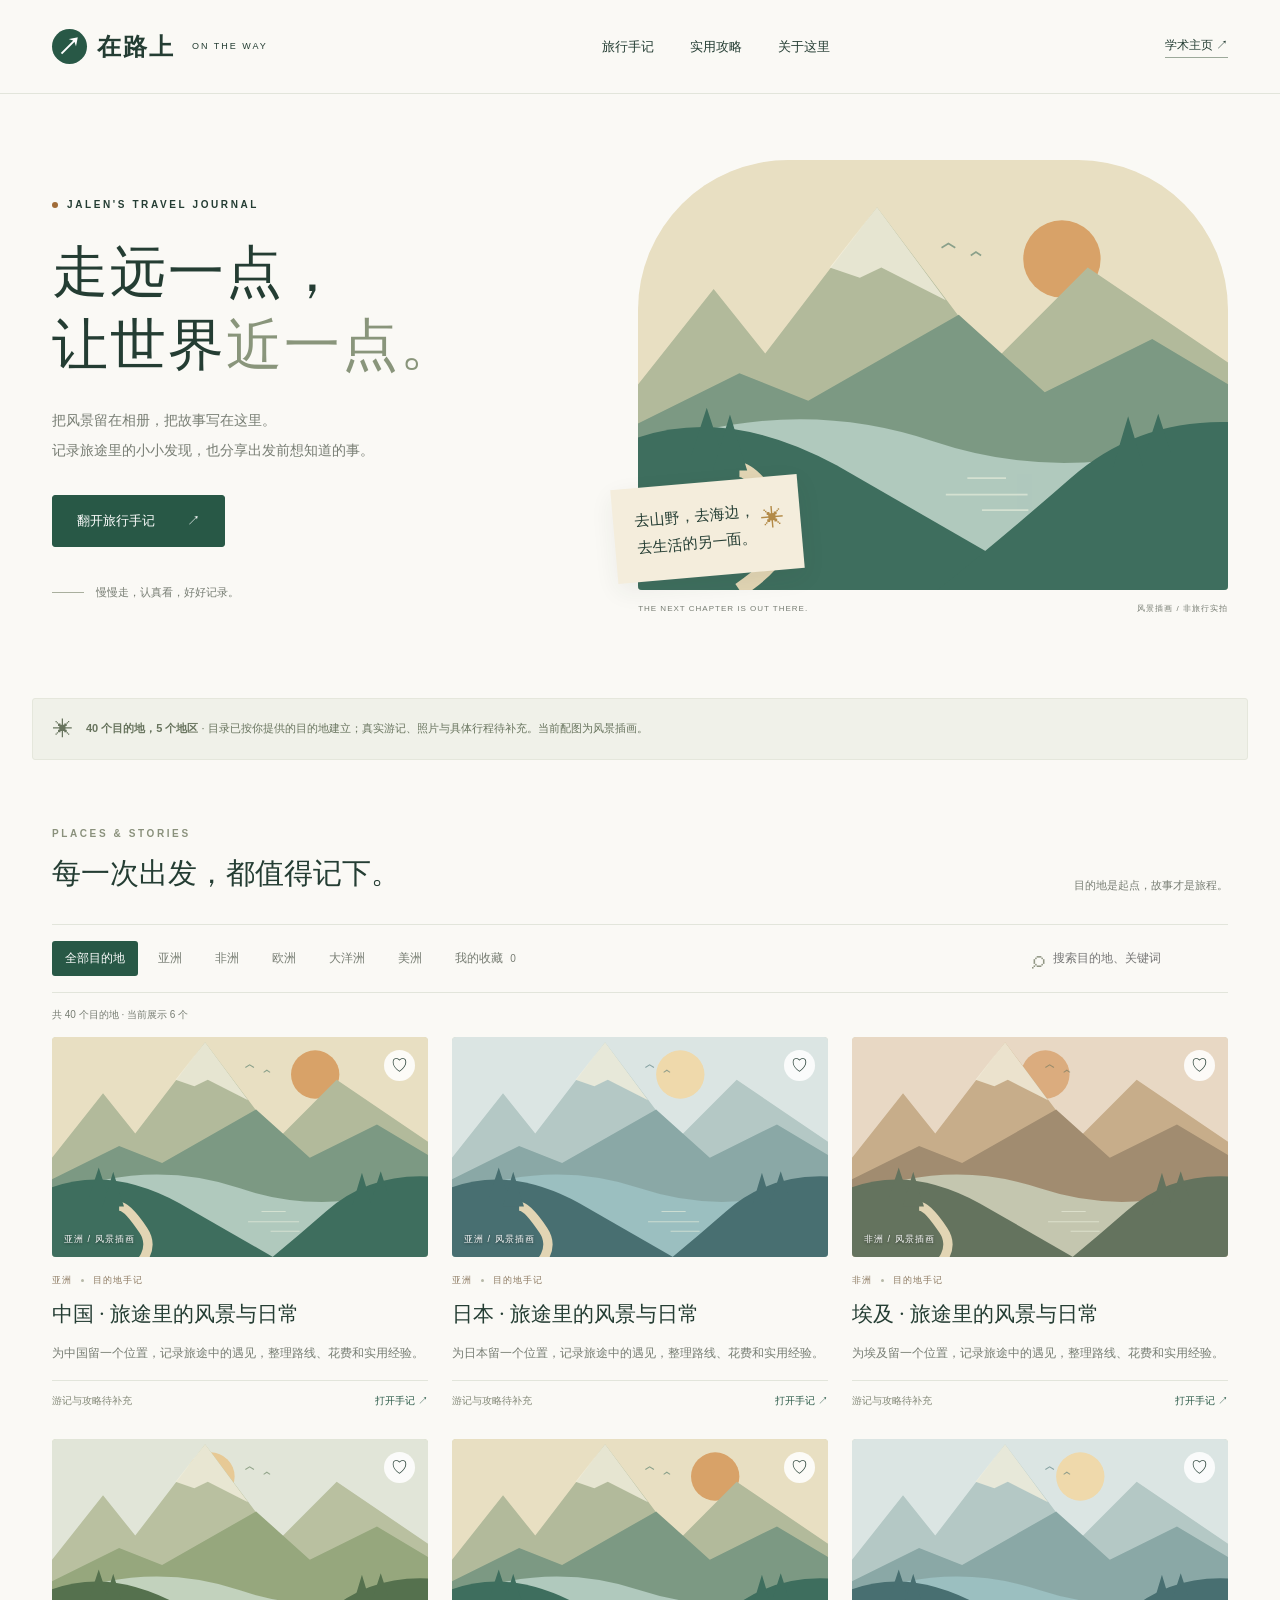
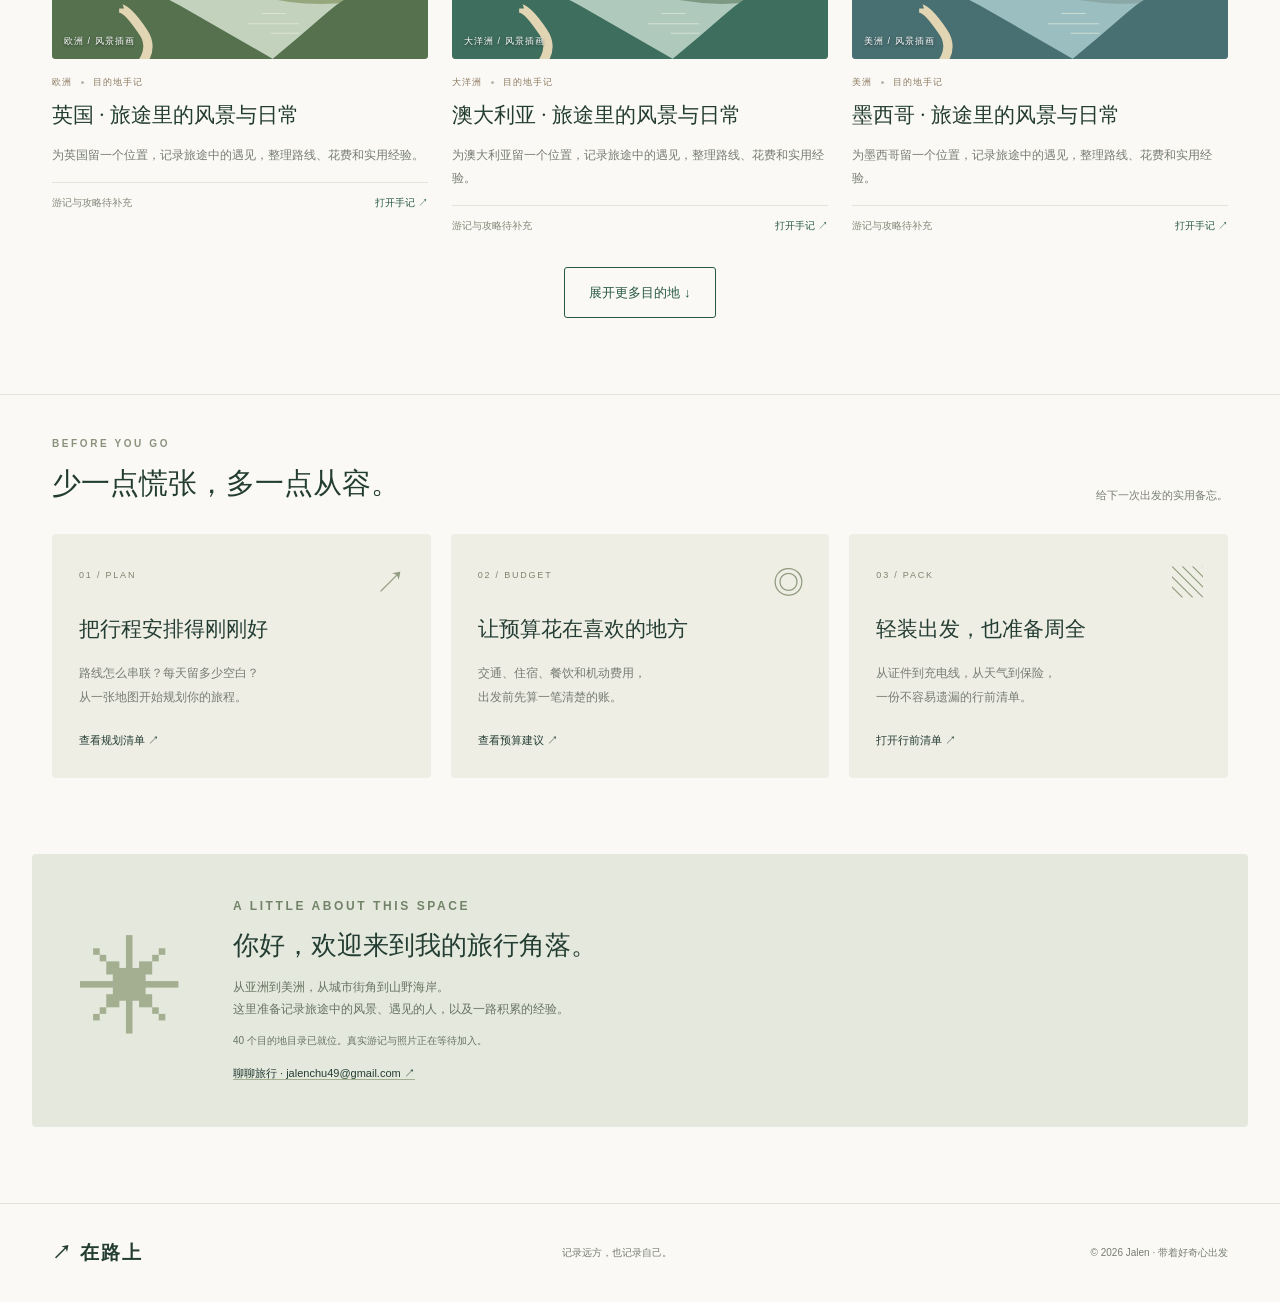
==== travel/index.html @ a129279b "Add standalone travel journal with 40 destinations" ====
<!doctype html>
<html lang="zh-CN">
<head>
  <meta charset="utf-8">
  <meta name="viewport" content="width=device-width, initial-scale=1">
  <meta name="description" content="在路上：收集旅行中的片刻，分享路线、预算与实用攻略。">
  <title>在路上 · Jalen 的旅行手记</title>
  <link rel="icon" href="icon.svg" type="image/svg+xml">
  <link rel="stylesheet" href="style.css">
  <script src="app.js" defer></script>
</head>
<body>
  <header class="header"><a class="brand" href="#home"><span class="brand-mark">↗</span>在路上<span class="brand-en">ON THE WAY</span></a><nav aria-label="主导航"><a href="#stories">旅行手记</a><a href="#guides">实用攻略</a><a href="#about">关于这里</a></nav><a class="header-link" href="../">学术主页 ↗</a></header>
  <main id="home">
    <section class="hero">
      <div class="hero-copy"><p class="eyebrow"><span></span> JALEN'S TRAVEL JOURNAL</p><h1>走远一点，<br>让世界<span>近一点。</span></h1><p class="intro">把风景留在相册，把故事写在这里。<br>记录旅途里的小小发现，也分享出发前想知道的事。</p><a class="button primary" href="#stories">翻开旅行手记 <span>↗</span></a><div class="hero-note"><span class="note-line"></span>慢慢走，认真看，好好记录。</div></div>
      <div class="hero-art"><div id="hero-landscape" aria-label="山间湖泊与公路的旅行插画" role="img"></div><div class="art-caption"><span>THE NEXT CHAPTER IS OUT THERE.</span><span>风景插画 / 非旅行实拍</span></div><div class="floating-note">去山野，去海边，<br>去生活的另一面。<span>✳</span></div></div>
    </section>
    <div class="notice"><span>✳</span><p><strong>40 个目的地，5 个地区</strong> · 目录已按你提供的目的地建立；真实游记、照片与具体行程待补充。当前配图为风景插画。</p></div>
    <section class="stories section" id="stories"><div class="section-heading"><div><p class="eyebrow">PLACES & STORIES</p><h2>每一次出发，都值得记下。</h2></div><span class="section-aside">目的地是起点，故事才是旅程。</span></div><div class="toolbar"><div class="filters" role="group" aria-label="目的地筛选"><button class="filter active" data-region="all" aria-pressed="true">全部目的地</button><button class="filter" data-region="asia" aria-pressed="false">亚洲</button><button class="filter" data-region="africa" aria-pressed="false">非洲</button><button class="filter" data-region="europe" aria-pressed="false">欧洲</button><button class="filter" data-region="oceania" aria-pressed="false">大洋洲</button><button class="filter" data-region="america" aria-pressed="false">美洲</button><button class="filter" data-region="saved" aria-pressed="false">我的收藏 <span id="saved-count">0</span></button></div><label class="search"><span aria-hidden="true">⌕</span><input id="search" type="search" placeholder="搜索目的地、关键词" aria-label="搜索目的地或关键词"></label></div><p id="results-count" class="results-count" aria-live="polite"></p><div class="cards" id="story-grid"></div><div class="more-wrap"><button class="button" id="show-more">展开更多目的地 ↓</button></div><div class="empty" id="empty" hidden><span>⌁</span><h3>这里还没有旅行故事</h3><p>试试其他关键词，或收藏一篇感兴趣的手记。</p><button class="button" id="reset">查看全部目的地</button></div></section>
    <section class="guide-section section" id="guides"><div class="section-heading"><div><p class="eyebrow">BEFORE YOU GO</p><h2>少一点慌张，多一点从容。</h2></div><span class="section-aside">给下一次出发的实用备忘。</span></div><div class="guide-grid"><button class="guide" data-guide="planning"><span class="guide-icon">↗</span><span class="guide-number">01 / PLAN</span><h3>把行程安排得刚刚好</h3><p>路线怎么串联？每天留多少空白？<br>从一张地图开始规划你的旅程。</p><span class="guide-more">查看规划清单 ↗</span></button><button class="guide" data-guide="budget"><span class="guide-icon">◎</span><span class="guide-number">02 / BUDGET</span><h3>让预算花在喜欢的地方</h3><p>交通、住宿、餐饮和机动费用，<br>出发前先算一笔清楚的账。</p><span class="guide-more">查看预算建议 ↗</span></button><button class="guide" data-guide="packing"><span class="guide-icon">▧</span><span class="guide-number">03 / PACK</span><h3>轻装出发，也准备周全</h3><p>从证件到充电线，从天气到保险，<br>一份不容易遗漏的行前清单。</p><span class="guide-more">打开行前清单 ↗</span></button></div></section>
    <section class="about section" id="about"><div class="about-symbol" aria-hidden="true">✳</div><div><p class="eyebrow">A LITTLE ABOUT THIS SPACE</p><h2>你好，欢迎来到我的旅行角落。</h2><p>从亚洲到美洲，从城市街角到山野海岸。<br>这里准备记录旅途中的风景、遇见的人，以及一路积累的经验。</p><p class="about-note">40 个目的地目录已就位。真实游记与照片正在等待加入。</p><a href="mailto:jalenchu49@gmail.com">聊聊旅行 · jalenchu49@gmail.com ↗</a></div></section>
  </main>
  <footer><a class="brand" href="#home">↗ 在路上</a><p>记录远方，也记录自己。</p><span>© <span id="year"></span> Jalen · 带着好奇心出发</span></footer>
  <dialog id="article-dialog" aria-labelledby="article-title"><button class="close-dialog" id="close-dialog" aria-label="关闭文章">×</button><div id="article-content"></div></dialog>
</body>
</html>
---- travel/style.css ----
:root{--bg:#faf9f5;--ink:#243d33;--muted:#777d73;--line:#e2e5db;--green:#285846;--serif:Georgia,'Noto Serif SC','Songti SC',SimSun,serif}*{box-sizing:border-box}html{scroll-behavior:smooth;scroll-padding-top:100px}body{margin:0;background:var(--bg);color:var(--ink);font-family:-apple-system,BlinkMacSystemFont,'Segoe UI','PingFang SC','Microsoft YaHei',sans-serif;font-size:14px;line-height:1.8}button,input{font:inherit}button,a,input{-webkit-tap-highlight-color:transparent}button{cursor:pointer}a{color:inherit;text-decoration:none}a:hover{color:#b27238}button:focus-visible,a:focus-visible,input:focus-visible{outline:3px solid #b58744;outline-offset:5px}.header{height:94px;max-width:1320px;margin:auto;padding:0 52px;display:flex;align-items:center;justify-content:space-between;gap:28px;border-bottom:1px solid var(--line)}.brand{font-size:24px;letter-spacing:2px;font-weight:650;display:flex;align-items:center;gap:10px;white-space:nowrap}.brand-mark{background:var(--green);color:white;font-size:24px;line-height:35px;text-align:center;width:35px;border-radius:50%}.brand-en{font-size:9px;font-weight:500;letter-spacing:2px;margin-left:7px}.header nav{display:flex;gap:36px;font-size:13px}.header-link{font-size:12px;border-bottom:1px solid #9ca99a}.hero{max-width:1320px;margin:auto;padding:66px 52px 60px;display:grid;grid-template-columns:1fr 1.08fr;gap:40px;align-items:center}.eyebrow{font-size:10px;letter-spacing:2.6px;font-weight:650;display:flex;align-items:center;gap:9px;margin:0 0 22px}.eyebrow>span{width:6px;height:6px;border-radius:50%;background:#a16c38}h1{font-family:var(--serif);font-size:clamp(42px,4.4vw,67px);line-height:1.3;letter-spacing:2px;font-weight:500;margin:0 0 24px}h1 span{color:#89957b}.intro{color:var(--muted);line-height:2.1;font-size:14px;margin-bottom:30px}.button{display:inline-flex;align-items:center;justify-content:center;gap:32px;padding:13px 24px;border:1px solid var(--green);background:transparent;color:var(--green);font-size:13px;border-radius:3px}.primary{background:var(--green);color:white}.primary:hover{background:#173d2e;color:white}.hero-note{display:flex;align-items:center;gap:12px;margin-top:36px;font-size:11px;color:var(--muted)}.note-line{width:32px;height:1px;background:#a9af9e}.hero-art{position:relative;padding-bottom:22px}.hero-art svg{width:100%;height:430px;display:block;border-radius:150px 150px 4px 4px;object-fit:cover}.art-caption{display:flex;justify-content:space-between;font-size:8px;letter-spacing:1px;color:var(--muted);margin-top:12px;gap:8px}.floating-note{position:absolute;bottom:62px;left:-24px;background:#f4eddc;box-shadow:0 8px 25px #273c2b12;padding:20px 45px 20px 22px;transform:rotate(-5deg);font-family:var(--serif);line-height:1.8;font-size:15px}.floating-note>span{position:absolute;right:16px;top:22px;font-size:23px;color:#b38a47}.notice{max-width:1216px;margin:0 auto 65px;background:#f0f1e9;border:1px solid #e5e7dc;display:flex;gap:13px;align-items:center;padding:12px 20px;font-size:11px;color:#68745e;border-radius:3px}.notice>span{font-size:20px}.notice p{margin:0}.section{max-width:1320px;padding:0 52px;margin:0 auto 76px}.section-heading{display:flex;align-items:flex-end;justify-content:space-between;gap:20px;margin-bottom:28px}.section-heading .eyebrow{color:#8a917c;margin-bottom:9px}h2{font-family:var(--serif);font-size:29px;line-height:1.5;font-weight:500;margin:0}.section-aside{font-size:11px;color:var(--muted)}.toolbar{border-top:1px solid var(--line);border-bottom:1px solid var(--line);padding:16px 0;display:flex;justify-content:space-between;gap:20px}.filters{display:flex;gap:7px;flex-wrap:wrap}.filter{border:0;background:transparent;color:var(--muted);padding:7px 13px;border-radius:3px;font-size:12px}.filter.active{background:var(--green);color:white}.filter span{font-size:10px;margin-left:4px}.search{display:flex;align-items:center;gap:8px;color:#929785}.search>span{font-size:25px;line-height:1}.search input{border:0;background:transparent;width:175px;color:var(--ink);font-size:12px;min-width:0;padding:7px 0}.results-count{font-size:10px;color:var(--muted);margin:13px 0}.cards{display:grid;grid-template-columns:repeat(3,1fr);gap:29px 24px}.card{min-width:0}.card-image{position:relative;border-radius:4px;overflow:hidden;background:#d5d9c3}.card-image svg{display:block;width:100%;height:220px;transition:transform .5s}.card:hover .card-image svg{transform:scale(1.035)}.card-open{border:0;background:none;padding:0;text-align:left;display:block;width:100%;color:inherit}.save{position:absolute;top:13px;right:13px;border:0;border-radius:50%;width:31px;height:31px;background:#ffffffdd;color:var(--ink);font-size:17px;display:grid;place-items:center}.save[aria-pressed=true]{background:var(--green);color:white}.image-label{position:absolute;bottom:10px;left:12px;color:white;font-size:9px;letter-spacing:1px;text-shadow:0 1px 3px #0008}.card-meta{font-size:9px;letter-spacing:1px;color:#8c7960;margin:15px 0 7px;display:flex;gap:9px;align-items:center}.card-meta i{width:3px;height:3px;border-radius:50%;background:#b6b8a8}.card h3{font-family:var(--serif);font-weight:500;font-size:21px;margin:0 0 9px}.card p{font-size:12px;line-height:1.9;color:var(--muted);margin:0 0 15px}.card-bottom{display:flex;justify-content:space-between;border-top:1px solid var(--line);padding-top:11px;font-size:10px;color:#838877}.card-bottom b{font-weight:400;color:var(--green)}.empty{text-align:center;padding:50px 10px}.empty[hidden]{display:none}.empty>span{font-size:38px}.empty p{color:var(--muted)}.guide-section{padding-top:40px;border-top:1px solid var(--line)}.guide-grid{display:grid;grid-template-columns:repeat(3,1fr);gap:20px}.guide{background:#eeeee5;border:1px solid transparent;text-align:left;padding:26px;color:var(--ink);border-radius:4px;position:relative}.guide:hover{border-color:#afbaa4}.guide-icon{position:absolute;right:24px;top:20px;font-size:31px;color:#8f9a7d}.guide-number{font-size:9px;letter-spacing:1.8px;color:#7d856c}.guide h3{font-family:var(--serif);font-weight:500;font-size:21px;margin:25px 0 10px}.guide p{color:var(--muted);font-size:12px;line-height:2}.guide-more{display:block;margin-top:22px;font-size:11px}.about{display:flex;gap:48px;align-items:center;background:#e5e9dd;max-width:1216px;padding:42px 48px;border-radius:4px}.about-symbol{font-size:105px;color:#a3af90;line-height:1}.about .eyebrow{color:#728369;margin-bottom:9px}.about h2{font-size:26px}.about p{color:#677362;font-size:12px}.about .about-note{font-size:10px}.about a{font-size:11px;border-bottom:1px solid #a3af90}footer{border-top:1px solid var(--line);padding:30px 52px;max-width:1320px;margin:auto;display:flex;align-items:center;justify-content:space-between;gap:20px}footer .brand{font-size:19px}footer p,footer>span{color:var(--muted);font-size:10px}dialog{border:1px solid var(--line);background:var(--bg);color:var(--ink);border-radius:10px;max-width:720px;width:calc(100% - 32px);max-height:88vh;padding:44px;line-height:1.9}dialog::backdrop{background:#132b23a6;backdrop-filter:blur(4px)}body:has(dialog[open]){overflow:hidden}.close-dialog{position:absolute;right:14px;top:8px;background:none;border:0;color:var(--ink);font-size:30px}.article-tag{font-size:10px;color:#8b7955;letter-spacing:1px}dialog h2{font-size:30px;margin:8px 0 16px}dialog h3{font-size:18px;margin:25px 0 10px}dialog p,dialog li{font-size:14px;color:#66715e}dialog ul,dialog ol{padding-left:22px}dialog li{margin-bottom:10px}.article-note{background:#eceee2;padding:12px 16px;border-left:3px solid #9da786;font-size:12px!important}.packing-item{display:flex;gap:12px;margin:12px 0;align-items:center}.packing-item input{accent-color:var(--green);width:17px;height:17px}.packing-item:has(input:checked){text-decoration:line-through;color:#929987}@media(min-width:1500px){.hero{padding-top:85px;padding-bottom:80px}}@media(max-width:1000px){.header,.hero,.section{padding-left:28px;padding-right:28px}.brand-en,.section-aside{display:none}.notice{margin-left:28px;margin-right:28px}.hero{gap:28px}.hero-art svg{height:390px}.hero h1{font-size:47px}.cards{gap:24px 18px}.card h3{font-size:19px}.about{margin-left:28px;margin-right:28px}.toolbar{flex-wrap:wrap}.guide{padding:20px}.guide h3{font-size:18px}}@media(max-width:680px){.header{height:auto;min-height:80px;flex-wrap:wrap;gap:12px;padding-top:17px;padding-bottom:17px}.header .brand{font-size:21px}.header nav{order:3;width:100%;gap:25px;font-size:12px}.header-link{font-size:10px}.hero{grid-template-columns:1fr;padding-top:40px;padding-bottom:32px;gap:28px}.hero h1{font-size:47px}.hero-art{margin-left:15px}.hero-art svg{height:330px;border-radius:110px 110px 4px 4px}.hero-note{margin-top:24px}.notice{margin-bottom:42px}.section{margin-bottom:45px}h2{font-size:25px}.section-heading{margin-bottom:22px}.toolbar{gap:8px}.filter{padding:6px 10px;font-size:11px}.search{width:100%}.search input{width:100%}.cards{grid-template-columns:1fr;gap:27px}.card-image svg{height:245px}.card h3{font-size:23px}.guide-grid{grid-template-columns:1fr}.guide{padding:25px}.guide h3{font-size:22px;margin-top:20px}.guide p br{display:none}.about{padding:28px;gap:20px;align-items:flex-start}.about-symbol{display:none}.about h2{font-size:24px}.about p br{display:none}footer{padding:25px 28px;flex-wrap:wrap;gap:8px}footer p{margin-left:auto}footer>span{width:100%}dialog{padding:38px 23px}dialog h2{font-size:25px}.art-caption{font-size:7px;letter-spacing:.4px}}@media(prefers-reduced-motion:reduce){html{scroll-behavior:auto}*{transition:none!important}}

.more-wrap{text-align:center;margin-top:32px}.more-wrap button[hidden]{display:none}
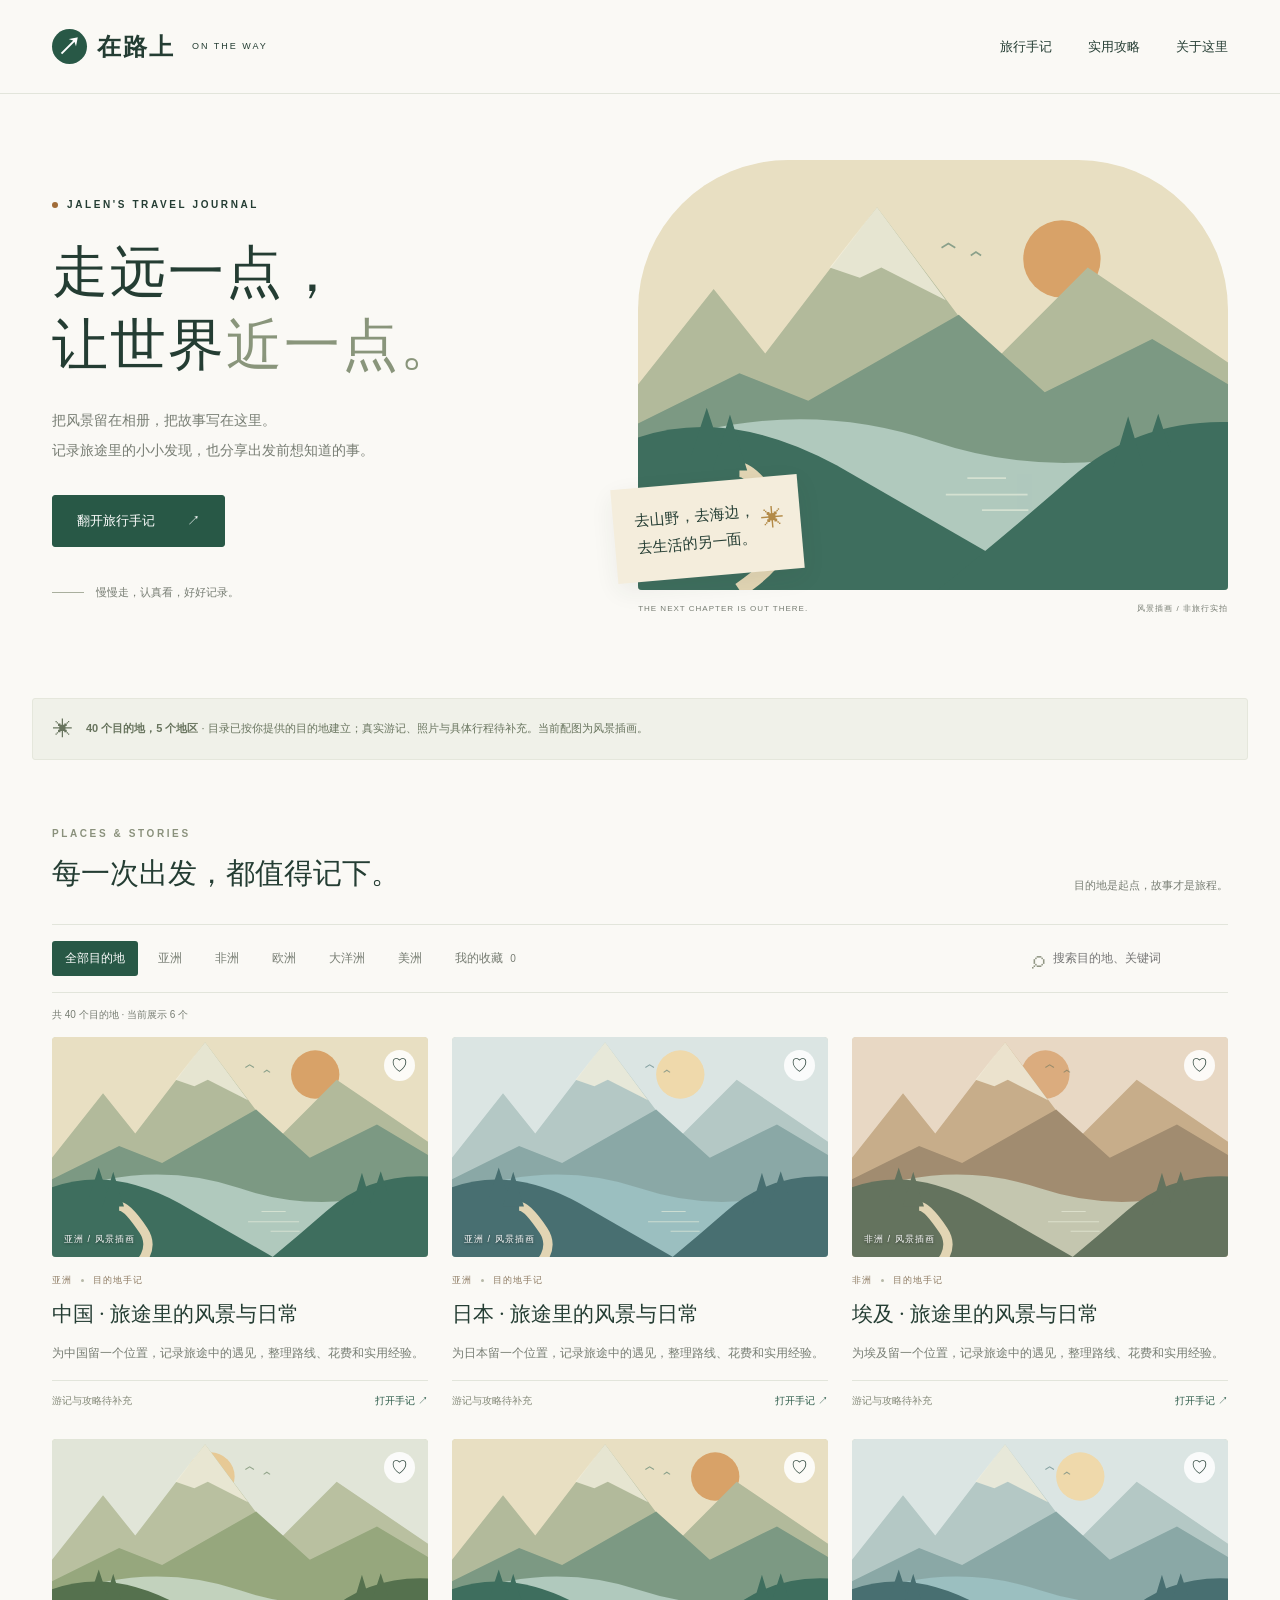
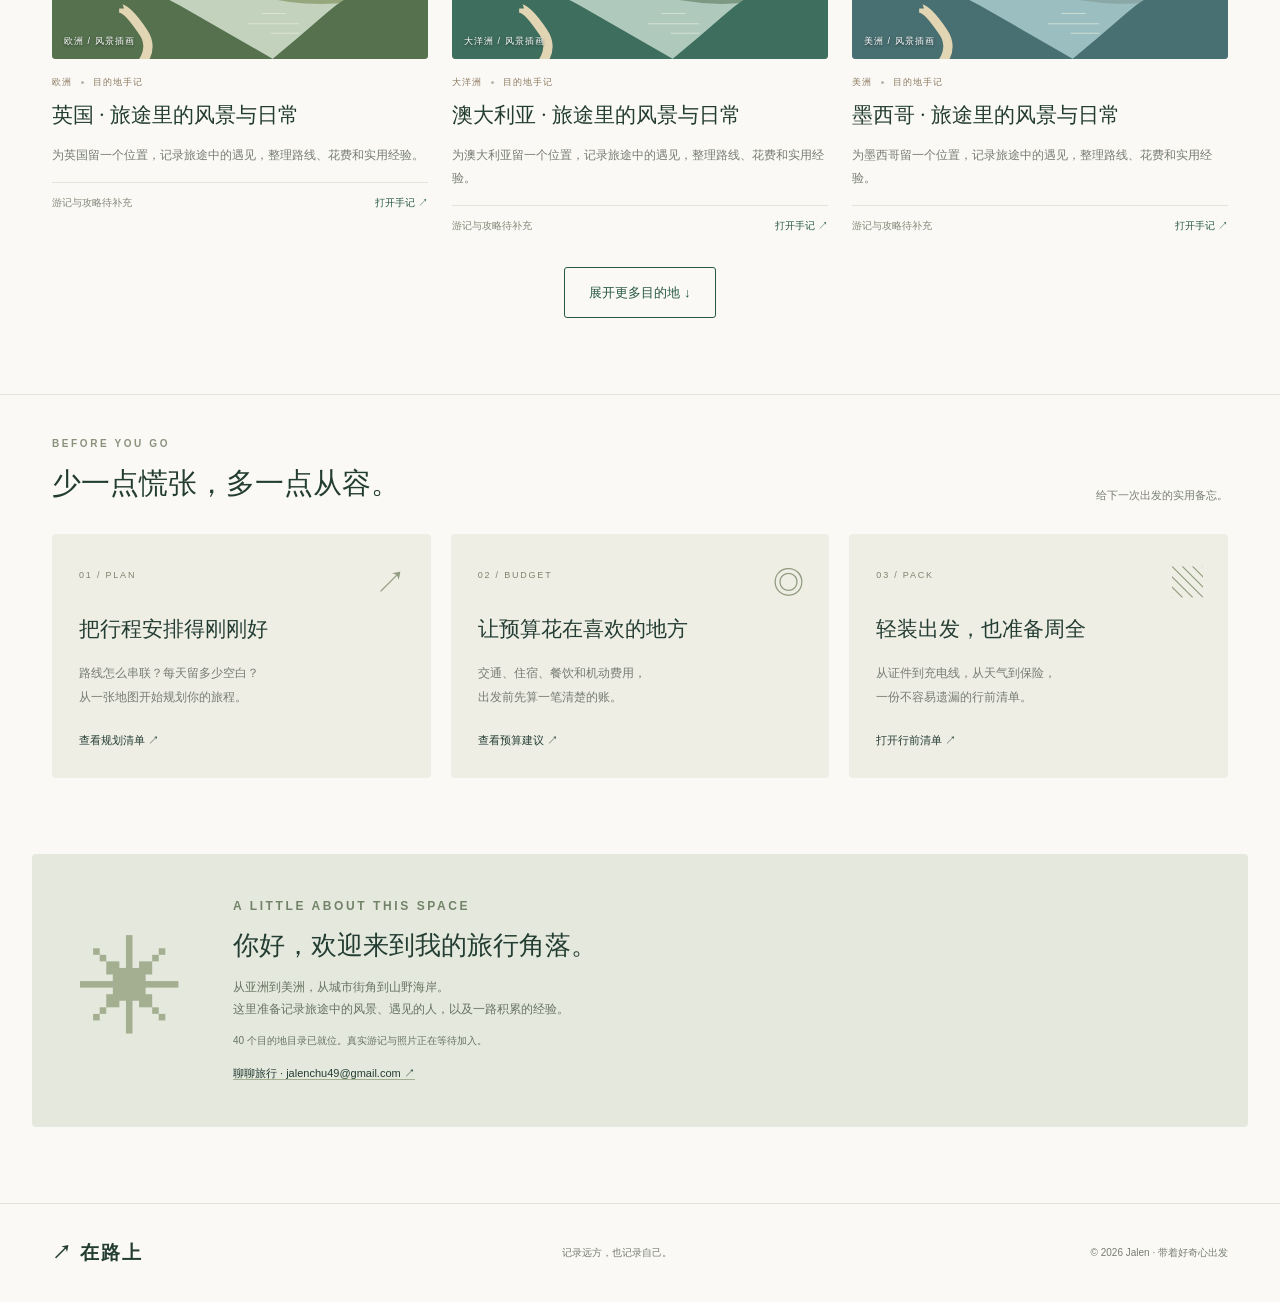
==== commit 0bf36304: "Remove academic homepage link from travel website" ====
--- a/travel/index.html
+++ b/travel/index.html
@@ -10,7 +10,7 @@
   <script src="app.js" defer></script>
 </head>
 <body>
-  <header class="header"><a class="brand" href="#home"><span class="brand-mark">↗</span>在路上<span class="brand-en">ON THE WAY</span></a><nav aria-label="主导航"><a href="#stories">旅行手记</a><a href="#guides">实用攻略</a><a href="#about">关于这里</a></nav><a class="header-link" href="../">学术主页 ↗</a></header>
+  <header class="header"><a class="brand" href="#home"><span class="brand-mark">↗</span>在路上<span class="brand-en">ON THE WAY</span></a><nav aria-label="主导航"><a href="#stories">旅行手记</a><a href="#guides">实用攻略</a><a href="#about">关于这里</a></nav></header>
   <main id="home">
     <section class="hero">
       <div class="hero-copy"><p class="eyebrow"><span></span> JALEN'S TRAVEL JOURNAL</p><h1>走远一点，<br>让世界<span>近一点。</span></h1><p class="intro">把风景留在相册，把故事写在这里。<br>记录旅途里的小小发现，也分享出发前想知道的事。</p><a class="button primary" href="#stories">翻开旅行手记 <span>↗</span></a><div class="hero-note"><span class="note-line"></span>慢慢走，认真看，好好记录。</div></div>
